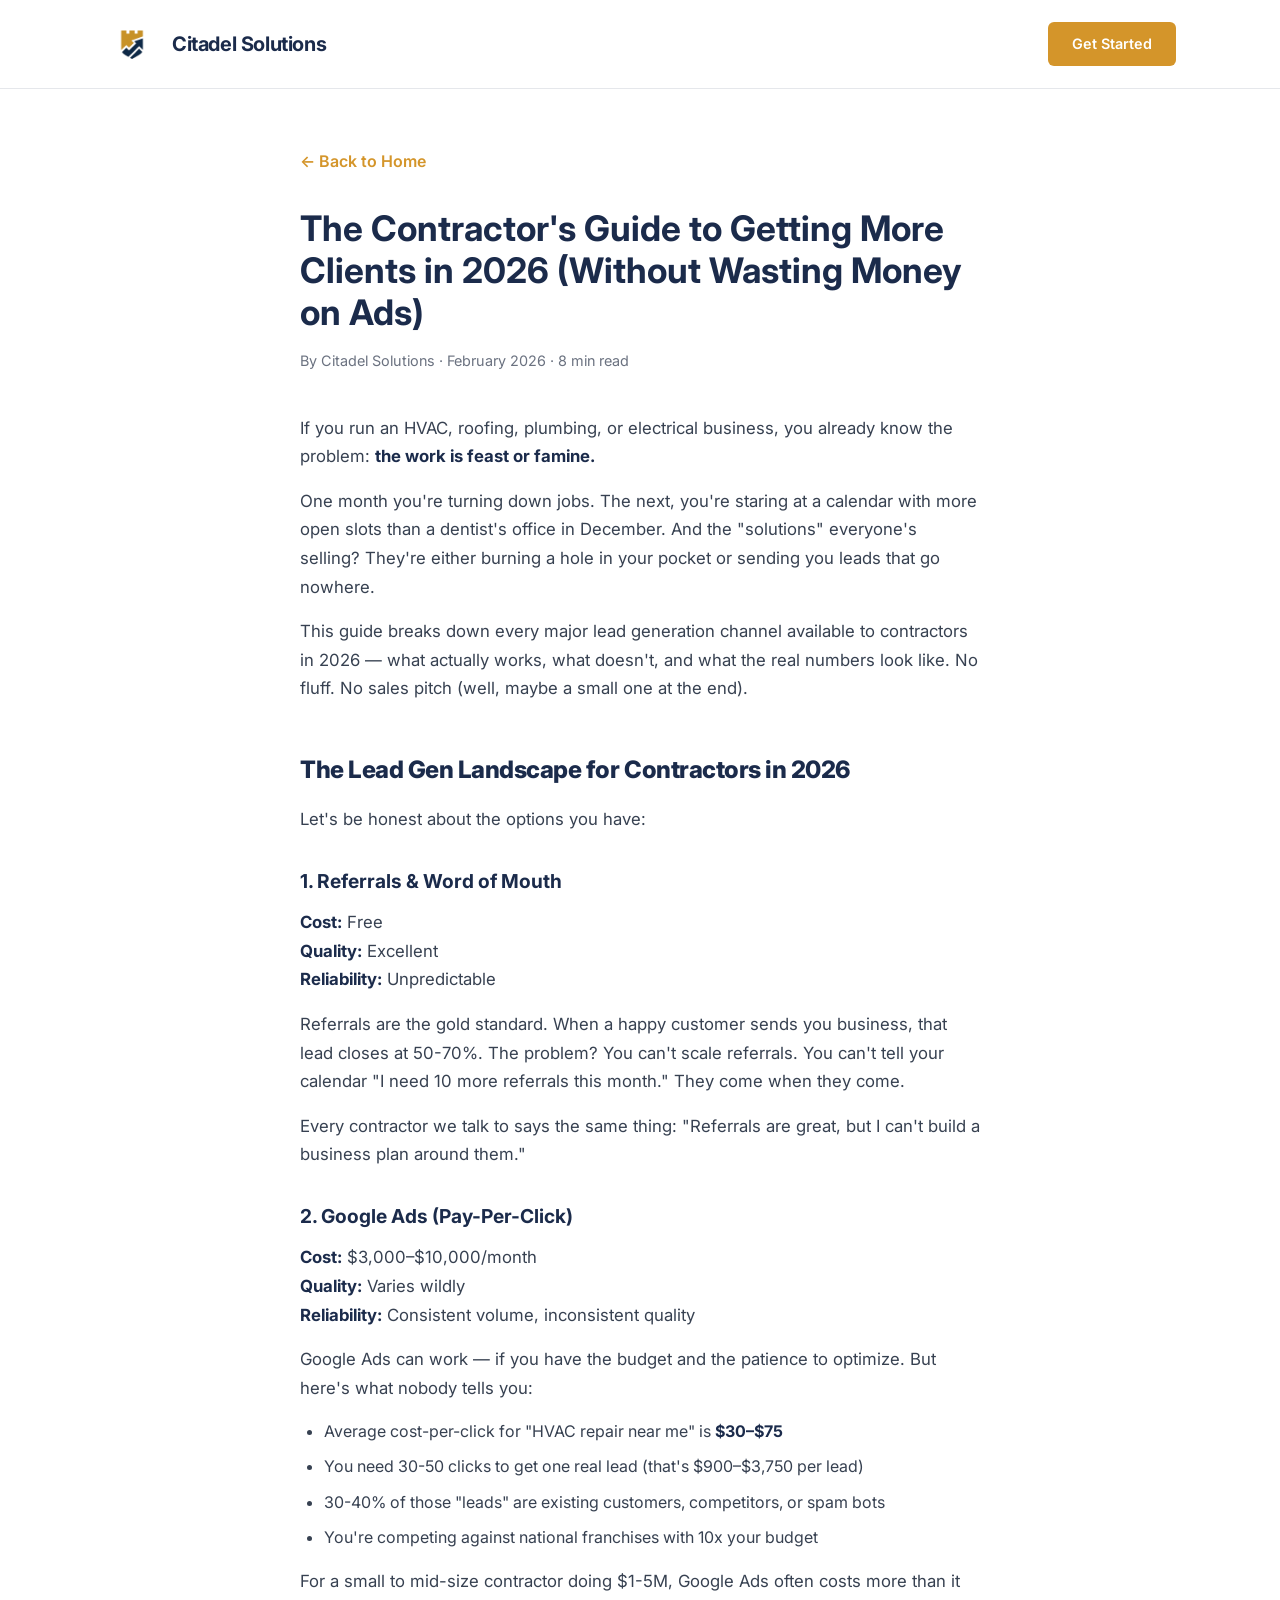
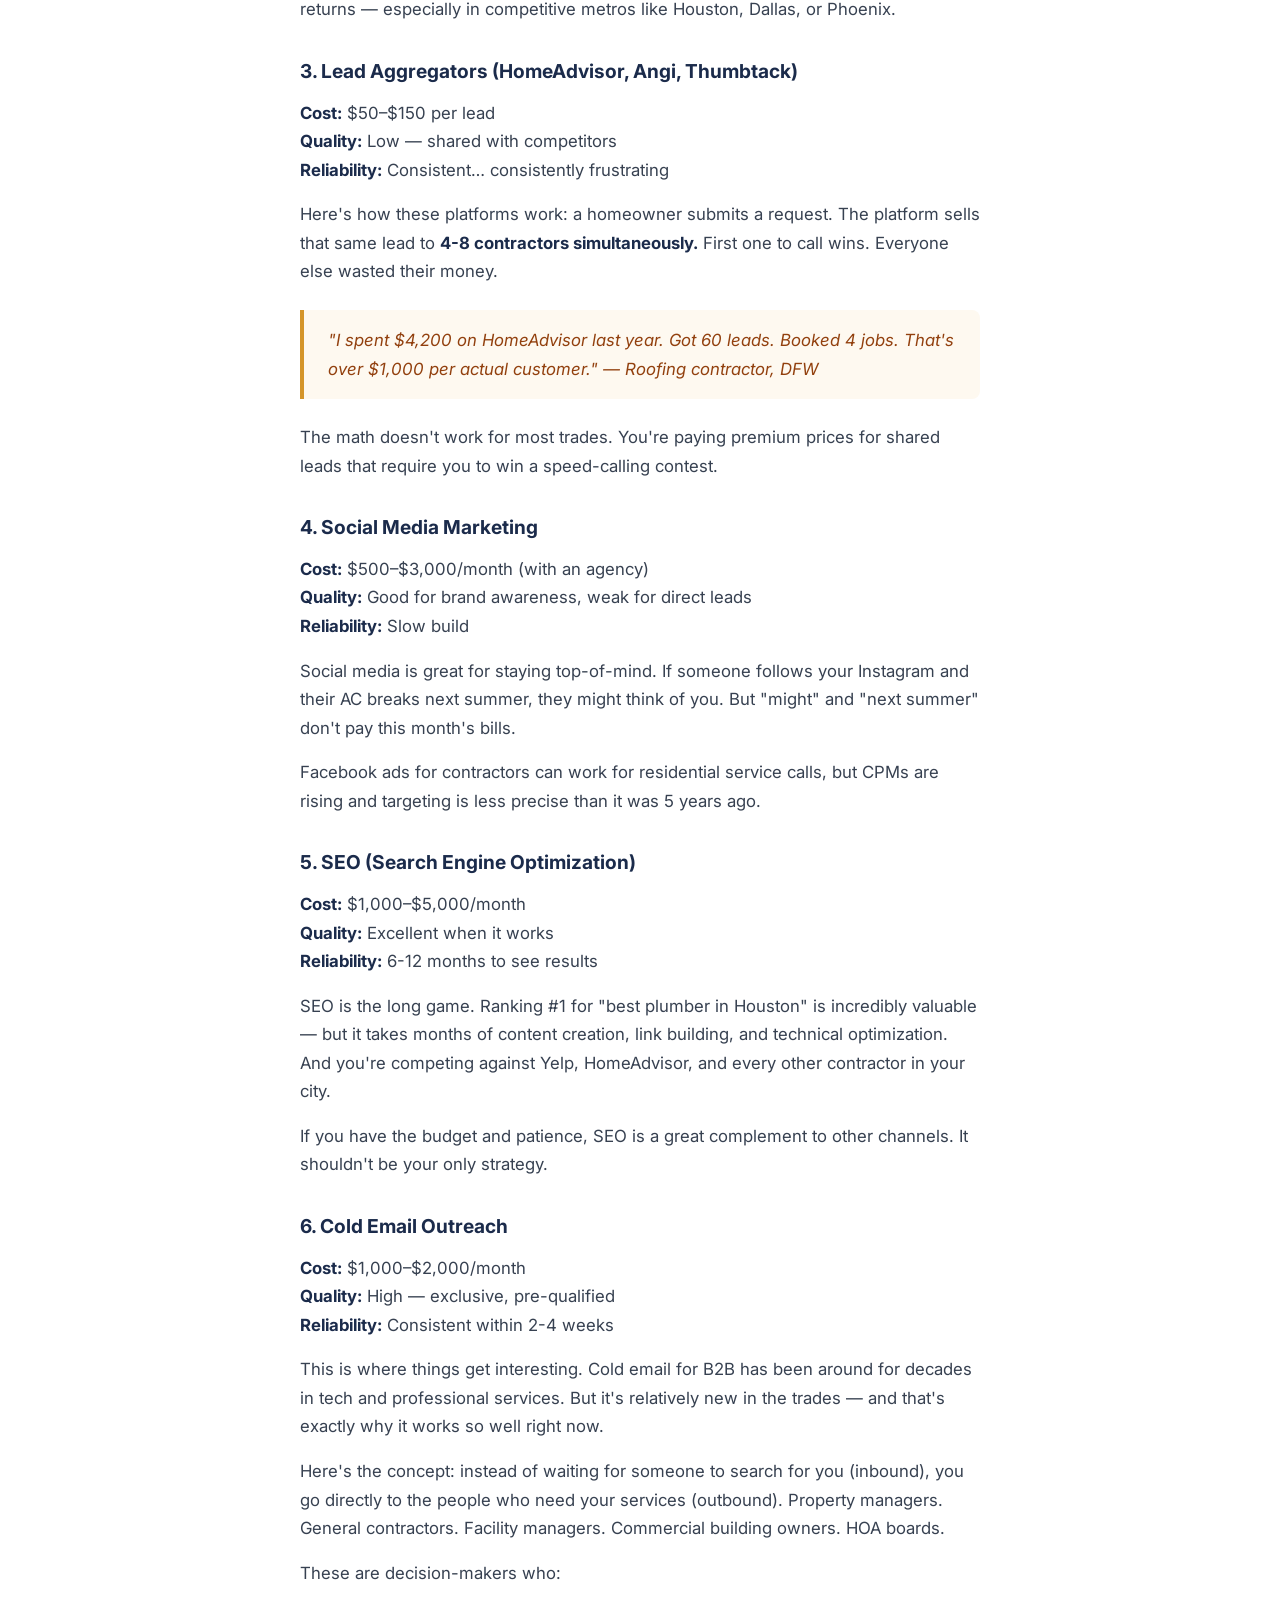
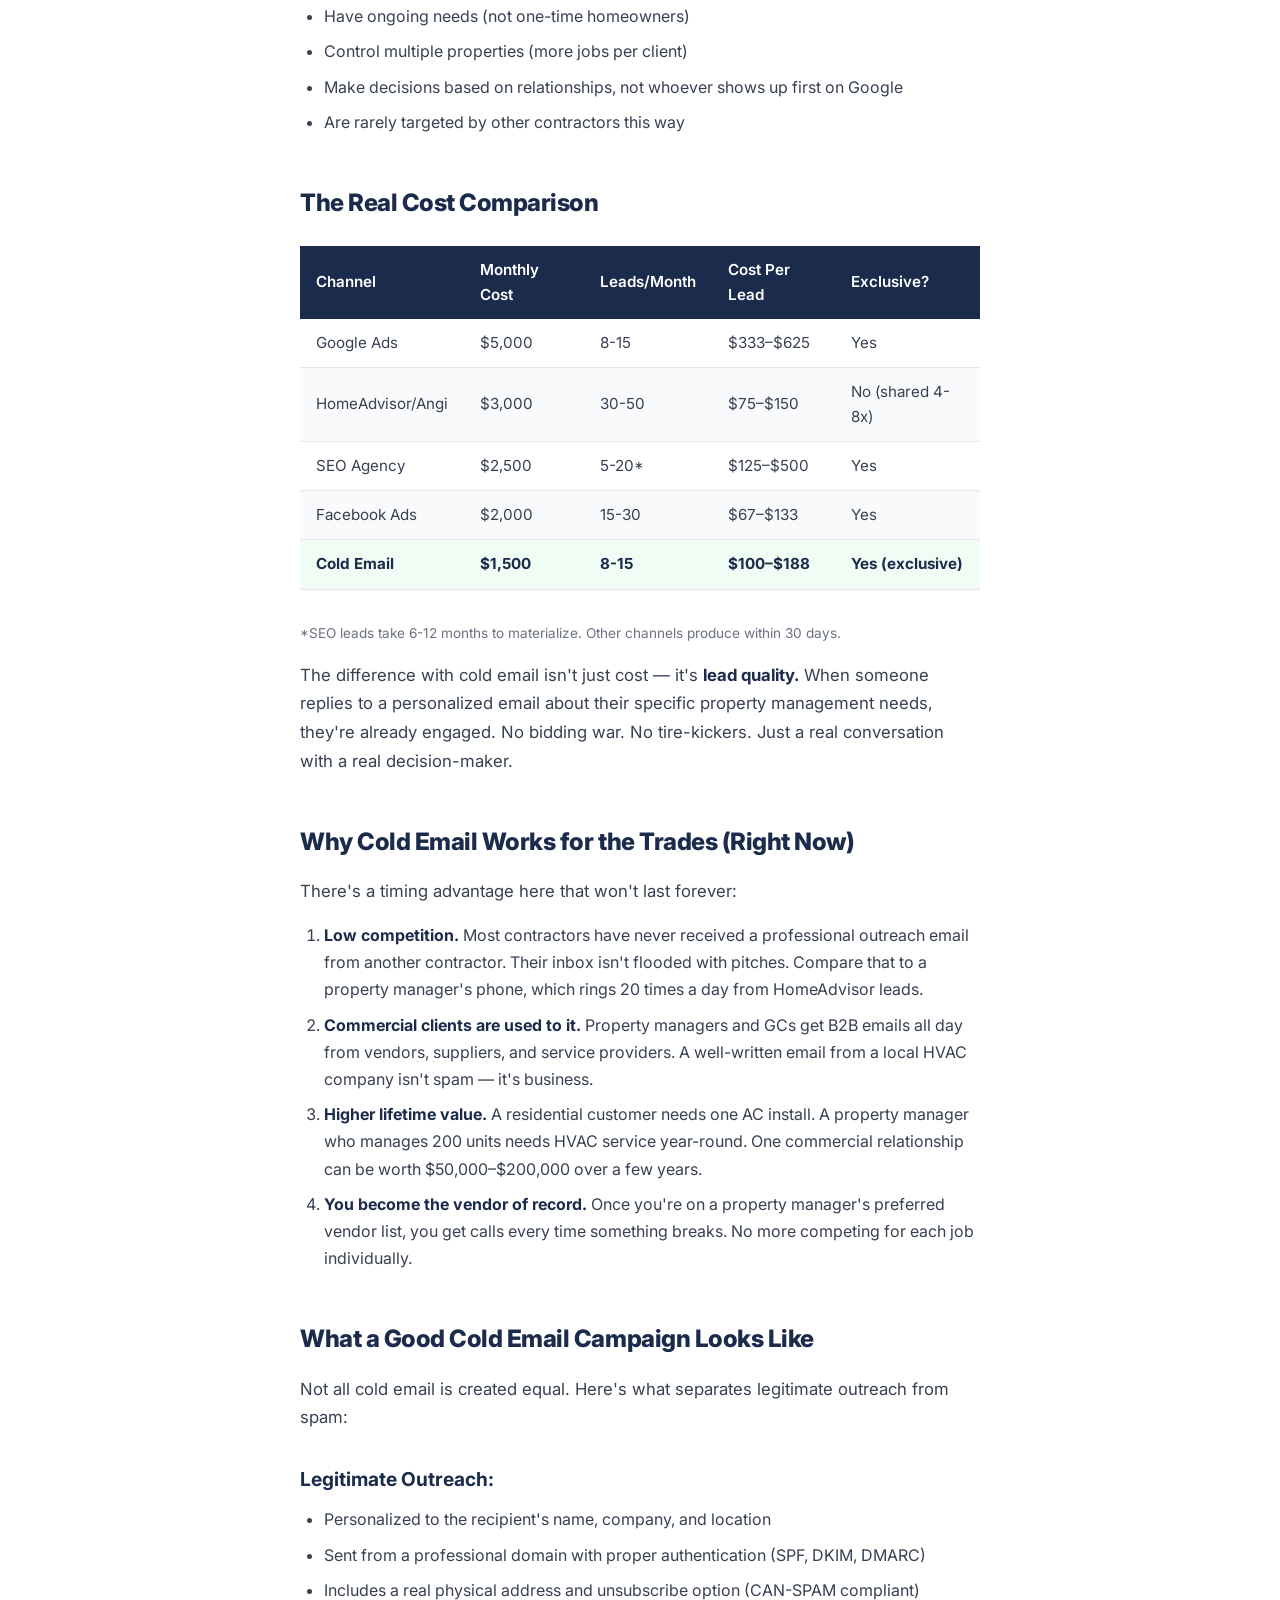
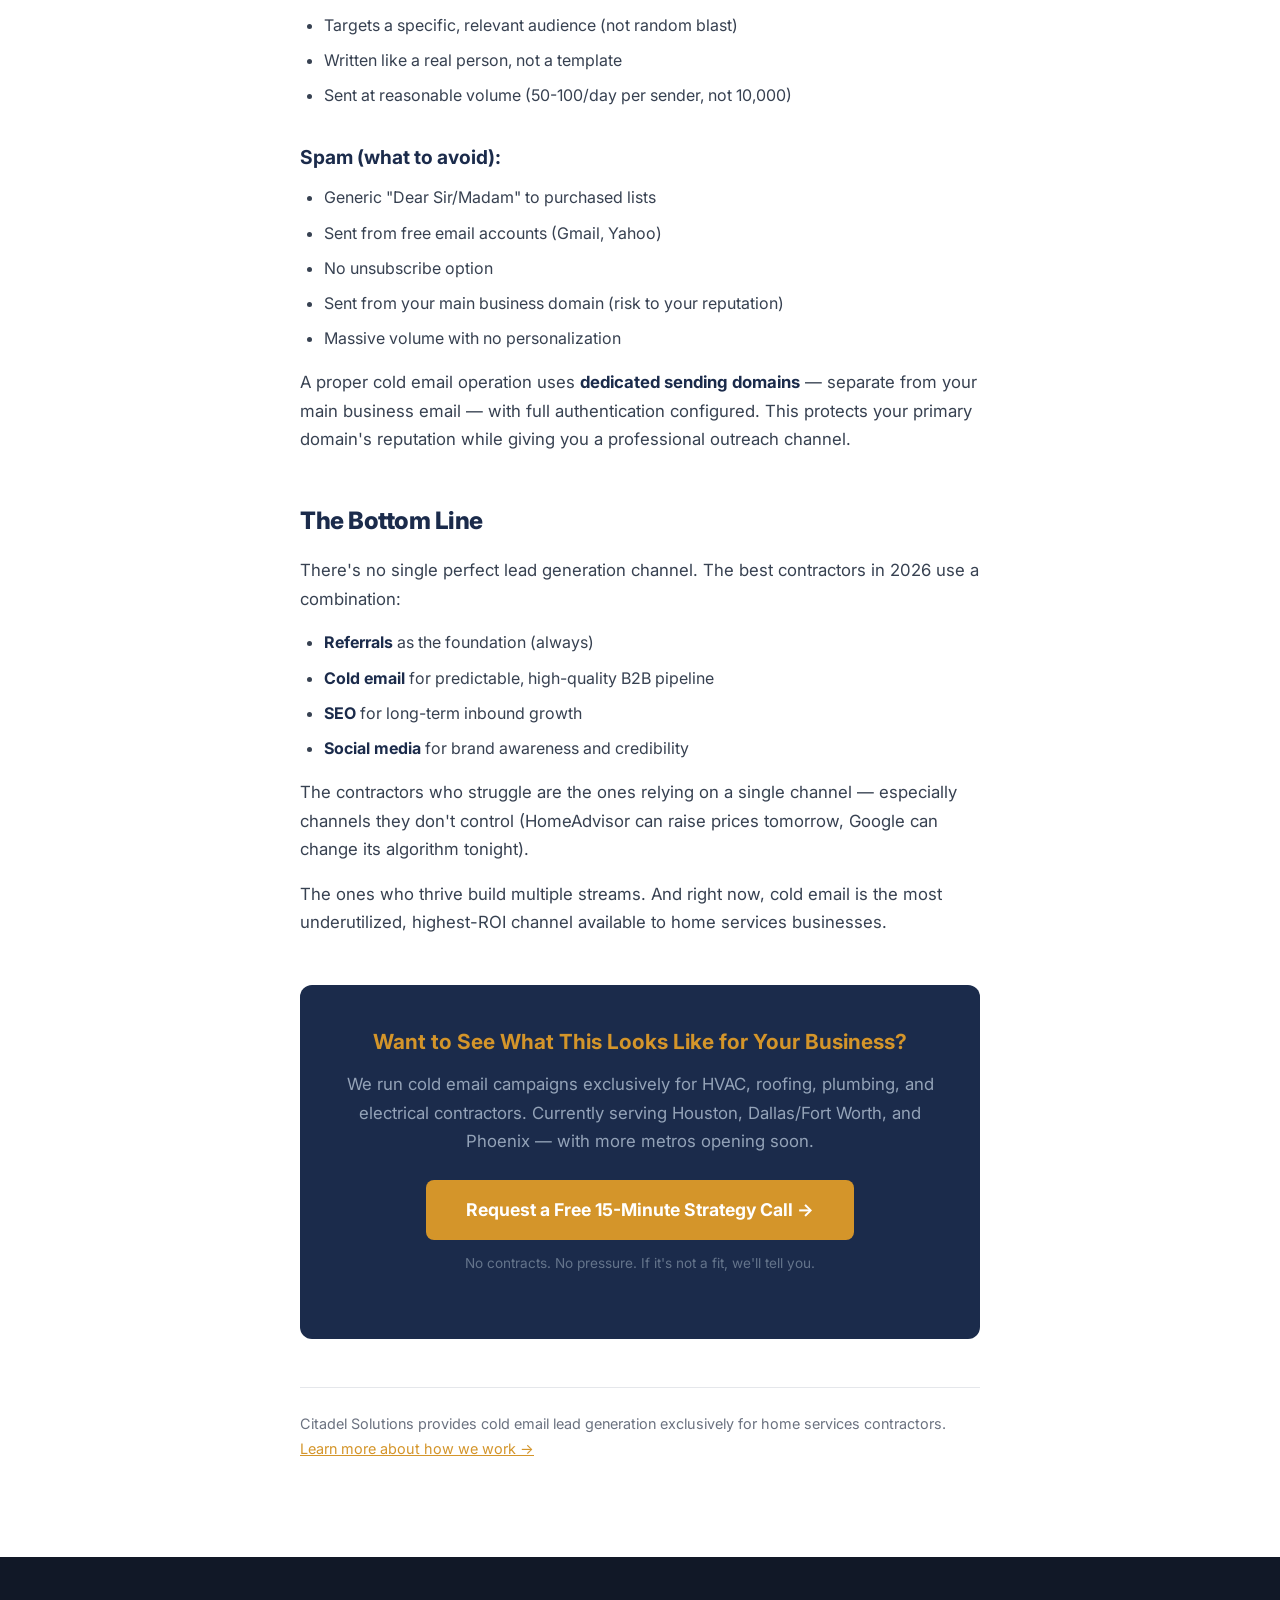
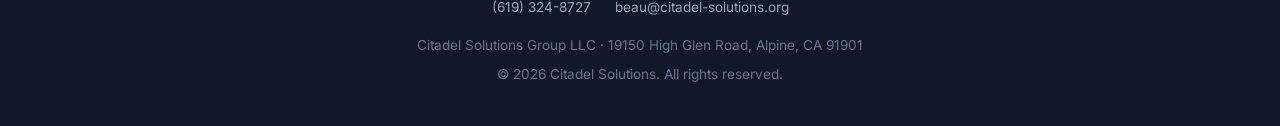
==== blog-contractor-lead-generation.html @ aaee36c5 "Add SEO blog post: Contractor Lead Generation Guide 2026 - Long-form content targeting 'contractor l" ====
<!DOCTYPE html>
<html lang="en">
<head>
  <meta charset="UTF-8">
  <meta name="viewport" content="width=device-width, initial-scale=1.0">
  <title>The Contractor's Guide to Getting More Clients in 2026 (Without Wasting Money on Ads) — Citadel Solutions</title>
  <meta name="description" content="How HVAC, roofing, plumbing, and electrical contractors can build a reliable client pipeline in 2026. Compare cold email vs. Google Ads vs. HomeAdvisor. Real numbers, no fluff.">
  <link rel="canonical" href="https://citadel-solutions.org/blog-contractor-lead-generation.html">

  <!-- Open Graph -->
  <meta property="og:type" content="article">
  <meta property="og:url" content="https://citadel-solutions.org/blog-contractor-lead-generation.html">
  <meta property="og:title" content="The Contractor's Guide to Getting More Clients in 2026">
  <meta property="og:description" content="Compare every lead gen channel for home services contractors. Real cost breakdowns. No BS.">
  <meta property="og:image" content="https://citadel-solutions.org/assets/images/csg-logo-primary-transparent.png">

  <!-- Article Schema -->
  <script type="application/ld+json">
  {
    "@context": "https://schema.org",
    "@type": "Article",
    "headline": "The Contractor's Guide to Getting More Clients in 2026 (Without Wasting Money on Ads)",
    "description": "How HVAC, roofing, plumbing, and electrical contractors can build a reliable client pipeline. Compare cold email vs. Google Ads vs. HomeAdvisor.",
    "author": {
      "@type": "Organization",
      "name": "Citadel Solutions",
      "url": "https://citadel-solutions.org"
    },
    "publisher": {
      "@type": "Organization",
      "name": "Citadel Solutions",
      "logo": {
        "@type": "ImageObject",
        "url": "https://citadel-solutions.org/assets/images/csg-logo-primary-transparent.png"
      }
    },
    "datePublished": "2026-02-09",
    "dateModified": "2026-02-09",
    "mainEntityOfPage": "https://citadel-solutions.org/blog-contractor-lead-generation.html"
  }
  </script>

  <link rel="preconnect" href="https://fonts.googleapis.com">
  <link rel="preconnect" href="https://fonts.gstatic.com" crossorigin>
  <link href="https://fonts.googleapis.com/css2?family=Inter:wght@400;600;700;800&display=swap" rel="stylesheet">
  <link rel="stylesheet" href="styles.css">
  <link rel="icon" href="favicon.ico">
  <style>
    .blog-content { max-width: 720px; margin: 0 auto; padding: 60px 20px 80px; }
    .blog-content h1 { font-size: 2.2rem; line-height: 1.2; margin-bottom: 16px; color: #1B2B4B; }
    .blog-content .meta { color: #6B7280; font-size: 0.9rem; margin-bottom: 40px; }
    .blog-content h2 { font-size: 1.5rem; color: #1B2B4B; margin-top: 48px; margin-bottom: 16px; }
    .blog-content h3 { font-size: 1.2rem; color: #1B2B4B; margin-top: 32px; margin-bottom: 12px; }
    .blog-content p { color: #374151; line-height: 1.7; margin-bottom: 16px; font-size: 1.05rem; }
    .blog-content ul, .blog-content ol { color: #374151; line-height: 1.7; margin-bottom: 16px; padding-left: 24px; }
    .blog-content li { margin-bottom: 8px; }
    .blog-content strong { color: #1B2B4B; }
    .blog-content blockquote { border-left: 4px solid #D4952A; padding: 16px 24px; background: #FEF9F0; margin: 24px 0; border-radius: 0 8px 8px 0; }
    .blog-content blockquote p { color: #92400E; margin: 0; font-style: italic; }
    .comparison-table { width: 100%; border-collapse: collapse; margin: 24px 0 32px; font-size: 0.95rem; }
    .comparison-table th { background: #1B2B4B; color: #fff; padding: 12px 16px; text-align: left; font-weight: 600; }
    .comparison-table td { padding: 12px 16px; border-bottom: 1px solid #E5E7EB; color: #374151; }
    .comparison-table tr:nth-child(even) { background: #F9FAFB; }
    .comparison-table .winner { background: #F0FDF4; }
    .blog-cta { background: #1B2B4B; border-radius: 12px; padding: 40px 32px; text-align: center; margin: 48px 0; }
    .blog-cta h3 { color: #fff; margin: 0 0 12px; font-size: 1.3rem; }
    .blog-cta p { color: #94A3B8; margin: 0 0 24px; }
    .back-link { display: inline-block; margin-bottom: 32px; color: #D4952A; text-decoration: none; font-weight: 600; }
    .back-link:hover { text-decoration: underline; }
    @media (max-width: 640px) {
      .blog-content h1 { font-size: 1.6rem; }
      .comparison-table { font-size: 0.8rem; }
      .comparison-table th, .comparison-table td { padding: 8px 10px; }
    }
  </style>
</head>
<body>

<!-- NAV -->
<nav style="background:#FFFFFF; padding:16px 0; border-bottom:1px solid #E5E7EB;">
  <div class="container">
    <a href="/" class="logo">
      <img src="assets/images/csg-logo-primary-transparent.png" alt="CSG Logo">
      <span style="color:#1B2B4B;">Citadel Solutions</span>
    </a>
    <a href="mailto:beau@citadel-solutions.org?subject=Interested%20in%20Citadel%20Solutions" class="cta-nav">Get Started</a>
  </div>
</nav>

<article class="blog-content">
  <a href="/" class="back-link">← Back to Home</a>
  
  <h1>The Contractor's Guide to Getting More Clients in 2026 (Without Wasting Money on Ads)</h1>
  <p class="meta">By Citadel Solutions · February 2026 · 8 min read</p>

  <p>If you run an HVAC, roofing, plumbing, or electrical business, you already know the problem: <strong>the work is feast or famine.</strong></p>
  
  <p>One month you're turning down jobs. The next, you're staring at a calendar with more open slots than a dentist's office in December. And the "solutions" everyone's selling? They're either burning a hole in your pocket or sending you leads that go nowhere.</p>

  <p>This guide breaks down every major lead generation channel available to contractors in 2026 — what actually works, what doesn't, and what the real numbers look like. No fluff. No sales pitch (well, maybe a small one at the end).</p>

  <h2>The Lead Gen Landscape for Contractors in 2026</h2>

  <p>Let's be honest about the options you have:</p>

  <h3>1. Referrals & Word of Mouth</h3>
  <p><strong>Cost:</strong> Free<br><strong>Quality:</strong> Excellent<br><strong>Reliability:</strong> Unpredictable</p>
  <p>Referrals are the gold standard. When a happy customer sends you business, that lead closes at 50-70%. The problem? You can't scale referrals. You can't tell your calendar "I need 10 more referrals this month." They come when they come.</p>
  <p>Every contractor we talk to says the same thing: "Referrals are great, but I can't build a business plan around them."</p>

  <h3>2. Google Ads (Pay-Per-Click)</h3>
  <p><strong>Cost:</strong> $3,000–$10,000/month<br><strong>Quality:</strong> Varies wildly<br><strong>Reliability:</strong> Consistent volume, inconsistent quality</p>
  <p>Google Ads can work — if you have the budget and the patience to optimize. But here's what nobody tells you:</p>
  <ul>
    <li>Average cost-per-click for "HVAC repair near me" is <strong>$30–$75</strong></li>
    <li>You need 30-50 clicks to get one real lead (that's $900–$3,750 per lead)</li>
    <li>30-40% of those "leads" are existing customers, competitors, or spam bots</li>
    <li>You're competing against national franchises with 10x your budget</li>
  </ul>
  <p>For a small to mid-size contractor doing $1-5M, Google Ads often costs more than it returns — especially in competitive metros like Houston, Dallas, or Phoenix.</p>

  <h3>3. Lead Aggregators (HomeAdvisor, Angi, Thumbtack)</h3>
  <p><strong>Cost:</strong> $50–$150 per lead<br><strong>Quality:</strong> Low — shared with competitors<br><strong>Reliability:</strong> Consistent… consistently frustrating</p>
  <p>Here's how these platforms work: a homeowner submits a request. The platform sells that same lead to <strong>4-8 contractors simultaneously.</strong> First one to call wins. Everyone else wasted their money.</p>
  
  <blockquote>
    <p>"I spent $4,200 on HomeAdvisor last year. Got 60 leads. Booked 4 jobs. That's over $1,000 per actual customer." — Roofing contractor, DFW</p>
  </blockquote>

  <p>The math doesn't work for most trades. You're paying premium prices for shared leads that require you to win a speed-calling contest.</p>

  <h3>4. Social Media Marketing</h3>
  <p><strong>Cost:</strong> $500–$3,000/month (with an agency)<br><strong>Quality:</strong> Good for brand awareness, weak for direct leads<br><strong>Reliability:</strong> Slow build</p>
  <p>Social media is great for staying top-of-mind. If someone follows your Instagram and their AC breaks next summer, they might think of you. But "might" and "next summer" don't pay this month's bills.</p>
  <p>Facebook ads for contractors can work for residential service calls, but CPMs are rising and targeting is less precise than it was 5 years ago.</p>

  <h3>5. SEO (Search Engine Optimization)</h3>
  <p><strong>Cost:</strong> $1,000–$5,000/month<br><strong>Quality:</strong> Excellent when it works<br><strong>Reliability:</strong> 6-12 months to see results</p>
  <p>SEO is the long game. Ranking #1 for "best plumber in Houston" is incredibly valuable — but it takes months of content creation, link building, and technical optimization. And you're competing against Yelp, HomeAdvisor, and every other contractor in your city.</p>
  <p>If you have the budget and patience, SEO is a great complement to other channels. It shouldn't be your only strategy.</p>

  <h3>6. Cold Email Outreach</h3>
  <p><strong>Cost:</strong> $1,000–$2,000/month<br><strong>Quality:</strong> High — exclusive, pre-qualified<br><strong>Reliability:</strong> Consistent within 2-4 weeks</p>
  <p>This is where things get interesting. Cold email for B2B has been around for decades in tech and professional services. But it's relatively new in the trades — and that's exactly why it works so well right now.</p>
  <p>Here's the concept: instead of waiting for someone to search for you (inbound), you go directly to the people who need your services (outbound). Property managers. General contractors. Facility managers. Commercial building owners. HOA boards.</p>
  <p>These are decision-makers who:</p>
  <ul>
    <li>Have ongoing needs (not one-time homeowners)</li>
    <li>Control multiple properties (more jobs per client)</li>
    <li>Make decisions based on relationships, not whoever shows up first on Google</li>
    <li>Are rarely targeted by other contractors this way</li>
  </ul>

  <h2>The Real Cost Comparison</h2>

  <table class="comparison-table">
    <thead>
      <tr>
        <th>Channel</th>
        <th>Monthly Cost</th>
        <th>Leads/Month</th>
        <th>Cost Per Lead</th>
        <th>Exclusive?</th>
      </tr>
    </thead>
    <tbody>
      <tr>
        <td>Google Ads</td>
        <td>$5,000</td>
        <td>8-15</td>
        <td>$333–$625</td>
        <td>Yes</td>
      </tr>
      <tr>
        <td>HomeAdvisor/Angi</td>
        <td>$3,000</td>
        <td>30-50</td>
        <td>$75–$150</td>
        <td>No (shared 4-8x)</td>
      </tr>
      <tr>
        <td>SEO Agency</td>
        <td>$2,500</td>
        <td>5-20*</td>
        <td>$125–$500</td>
        <td>Yes</td>
      </tr>
      <tr>
        <td>Facebook Ads</td>
        <td>$2,000</td>
        <td>15-30</td>
        <td>$67–$133</td>
        <td>Yes</td>
      </tr>
      <tr class="winner">
        <td><strong>Cold Email</strong></td>
        <td><strong>$1,500</strong></td>
        <td><strong>8-15</strong></td>
        <td><strong>$100–$188</strong></td>
        <td><strong>Yes (exclusive)</strong></td>
      </tr>
    </tbody>
  </table>
  <p style="font-size: 0.85rem; color: #6B7280;">*SEO leads take 6-12 months to materialize. Other channels produce within 30 days.</p>

  <p>The difference with cold email isn't just cost — it's <strong>lead quality.</strong> When someone replies to a personalized email about their specific property management needs, they're already engaged. No bidding war. No tire-kickers. Just a real conversation with a real decision-maker.</p>

  <h2>Why Cold Email Works for the Trades (Right Now)</h2>

  <p>There's a timing advantage here that won't last forever:</p>

  <ol>
    <li><strong>Low competition.</strong> Most contractors have never received a professional outreach email from another contractor. Their inbox isn't flooded with pitches. Compare that to a property manager's phone, which rings 20 times a day from HomeAdvisor leads.</li>
    <li><strong>Commercial clients are used to it.</strong> Property managers and GCs get B2B emails all day from vendors, suppliers, and service providers. A well-written email from a local HVAC company isn't spam — it's business.</li>
    <li><strong>Higher lifetime value.</strong> A residential customer needs one AC install. A property manager who manages 200 units needs HVAC service year-round. One commercial relationship can be worth $50,000–$200,000 over a few years.</li>
    <li><strong>You become the vendor of record.</strong> Once you're on a property manager's preferred vendor list, you get calls every time something breaks. No more competing for each job individually.</li>
  </ol>

  <h2>What a Good Cold Email Campaign Looks Like</h2>

  <p>Not all cold email is created equal. Here's what separates legitimate outreach from spam:</p>

  <h3>Legitimate Outreach:</h3>
  <ul>
    <li>Personalized to the recipient's name, company, and location</li>
    <li>Sent from a professional domain with proper authentication (SPF, DKIM, DMARC)</li>
    <li>Includes a real physical address and unsubscribe option (CAN-SPAM compliant)</li>
    <li>Targets a specific, relevant audience (not random blast)</li>
    <li>Written like a real person, not a template</li>
    <li>Sent at reasonable volume (50-100/day per sender, not 10,000)</li>
  </ul>

  <h3>Spam (what to avoid):</h3>
  <ul>
    <li>Generic "Dear Sir/Madam" to purchased lists</li>
    <li>Sent from free email accounts (Gmail, Yahoo)</li>
    <li>No unsubscribe option</li>
    <li>Sent from your main business domain (risk to your reputation)</li>
    <li>Massive volume with no personalization</li>
  </ul>

  <p>A proper cold email operation uses <strong>dedicated sending domains</strong> — separate from your main business email — with full authentication configured. This protects your primary domain's reputation while giving you a professional outreach channel.</p>

  <h2>The Bottom Line</h2>

  <p>There's no single perfect lead generation channel. The best contractors in 2026 use a combination:</p>
  <ul>
    <li><strong>Referrals</strong> as the foundation (always)</li>
    <li><strong>Cold email</strong> for predictable, high-quality B2B pipeline</li>
    <li><strong>SEO</strong> for long-term inbound growth</li>
    <li><strong>Social media</strong> for brand awareness and credibility</li>
  </ul>

  <p>The contractors who struggle are the ones relying on a single channel — especially channels they don't control (HomeAdvisor can raise prices tomorrow, Google can change its algorithm tonight).</p>

  <p>The ones who thrive build multiple streams. And right now, cold email is the most underutilized, highest-ROI channel available to home services businesses.</p>

  <div class="blog-cta">
    <h3 style="color:#D4952A;">Want to See What This Looks Like for Your Business?</h3>
    <p>We run cold email campaigns exclusively for HVAC, roofing, plumbing, and electrical contractors. Currently serving Houston, Dallas/Fort Worth, and Phoenix — with more metros opening soon.</p>
    <a href="mailto:beau@citadel-solutions.org?subject=Strategy%20Call%20-%20From%20Blog&body=Hi%20Beau%2C%0A%0AI%20read%20your%20article%20on%20contractor%20lead%20generation%20and%20I%27m%20interested%20in%20learning%20more.%0A%0AMy%20trade%3A%20%0AMy%20location%3A%20%0A%0AThanks" class="cta-button">Request a Free 15-Minute Strategy Call →</a>
    <p style="margin-top:12px; font-size:0.85rem; color:#64748B;">No contracts. No pressure. If it's not a fit, we'll tell you.</p>
  </div>

  <p style="color:#6B7280; font-size:0.9rem; margin-top:48px; padding-top:24px; border-top:1px solid #E5E7EB;">Citadel Solutions provides cold email lead generation exclusively for home services contractors. <a href="/" style="color:#D4952A;">Learn more about how we work →</a></p>
</article>

<!-- FOOTER -->
<footer>
  <div class="container">
    <div class="footer-links">
      <a href="tel:+16193248727">(619) 324-8727</a>
      <a href="mailto:beau@citadel-solutions.org">beau@citadel-solutions.org</a>
    </div>
    <p>Citadel Solutions Group LLC · 19150 High Glen Road, Alpine, CA 91901</p>
    <p style="margin-top:8px;">© 2026 Citadel Solutions. All rights reserved.</p>
  </div>
</footer>

</body>
</html>
---- styles.css ----
/* Citadel Solutions — Landing Page */
:root {
  --navy: #1B2B4B;
  --gold: #D4952A;
  --gold-light: #E8B86D;
  --white: #FFFFFF;
  --off-white: #F8F9FA;
  --gray: #6B7280;
  --dark-gray: #374151;
  --light-gray: #E5E7EB;
}

* { margin: 0; padding: 0; box-sizing: border-box; }

body {
  font-family: 'Inter', -apple-system, BlinkMacSystemFont, 'Segoe UI', sans-serif;
  color: var(--dark-gray);
  line-height: 1.6;
  -webkit-font-smoothing: antialiased;
}

.container {
  max-width: 1120px;
  margin: 0 auto;
  padding: 0 24px;
}

/* ─── NAV ─── */
nav {
  background: var(--white);
  padding: 16px 0;
  position: sticky;
  top: 0;
  z-index: 100;
  border-bottom: 1px solid var(--light-gray);
}

nav .container {
  display: flex;
  align-items: center;
  justify-content: space-between;
}

nav .logo {
  display: flex;
  align-items: center;
  gap: 12px;
  text-decoration: none;
}

nav .logo img {
  height: 56px;
  width: auto;
}

nav .logo span {
  color: var(--navy);
  font-size: 1.25rem;
  font-weight: 700;
  letter-spacing: -0.02em;
}

nav .cta-nav {
  background: var(--gold);
  color: var(--white);
  padding: 10px 24px;
  border-radius: 6px;
  text-decoration: none;
  font-weight: 600;
  font-size: 0.9rem;
  transition: background 0.2s;
}

nav .cta-nav:hover { background: var(--gold-light); }

/* ─── HERO ─── */
.hero {
  background: var(--navy);
  color: var(--white);
  padding: 80px 0 100px;
  text-align: center;
}

.hero h1 {
  font-size: clamp(2.2rem, 5vw, 3.5rem);
  font-weight: 800;
  line-height: 1.1;
  margin-bottom: 20px;
  letter-spacing: -0.03em;
}

.hero h1 .gold { color: var(--gold); }

.hero .subtitle {
  font-size: 1.2rem;
  color: #94A3B8;
  max-width: 600px;
  margin: 0 auto 40px;
  line-height: 1.5;
}

.cta-button {
  display: inline-block;
  background: var(--gold);
  color: var(--white);
  padding: 16px 40px;
  border-radius: 8px;
  font-size: 1.1rem;
  font-weight: 700;
  text-decoration: none;
  transition: all 0.2s;
  border: none;
  cursor: pointer;
}

.cta-button:hover {
  background: var(--gold-light);
  transform: translateY(-2px);
  box-shadow: 0 8px 24px rgba(212, 149, 42, 0.3);
}

.hero .trust-line {
  margin-top: 20px;
  font-size: 0.85rem;
  color: #64748B;
}

/* ─── SECTIONS ─── */
section { padding: 80px 0; }
section:nth-child(even) { background: var(--off-white); }

.section-label {
  text-transform: uppercase;
  font-size: 0.8rem;
  font-weight: 700;
  letter-spacing: 0.1em;
  color: var(--gold);
  margin-bottom: 12px;
}

h2 {
  font-size: clamp(1.8rem, 3vw, 2.5rem);
  font-weight: 800;
  color: var(--navy);
  margin-bottom: 16px;
  letter-spacing: -0.02em;
}

.section-sub {
  font-size: 1.1rem;
  color: var(--gray);
  max-width: 640px;
  margin-bottom: 48px;
}

/* ─── PROBLEM ─── */
.problems-grid {
  display: grid;
  grid-template-columns: repeat(auto-fit, minmax(280px, 1fr));
  gap: 24px;
}

.problem-card {
  background: var(--white);
  border: 1px solid var(--light-gray);
  border-radius: 12px;
  padding: 32px;
}

.problem-card .icon {
  font-size: 2rem;
  margin-bottom: 16px;
}

.problem-card h3 {
  font-size: 1.15rem;
  font-weight: 700;
  color: var(--navy);
  margin-bottom: 8px;
}

.problem-card p {
  color: var(--gray);
  font-size: 0.95rem;
}

/* ─── STEPS ─── */
.steps {
  display: grid;
  grid-template-columns: repeat(auto-fit, minmax(280px, 1fr));
  gap: 32px;
  counter-reset: step;
}

.step {
  text-align: center;
  padding: 32px 24px;
}

.step-number {
  width: 56px;
  height: 56px;
  border-radius: 50%;
  background: var(--gold);
  color: var(--white);
  font-size: 1.5rem;
  font-weight: 800;
  display: flex;
  align-items: center;
  justify-content: center;
  margin: 0 auto 20px;
}

.step h3 {
  font-size: 1.2rem;
  font-weight: 700;
  color: var(--navy);
  margin-bottom: 8px;
}

.step p {
  color: var(--gray);
  font-size: 0.95rem;
}

/* ─── STATS ─── */
.stats-grid {
  display: grid;
  grid-template-columns: repeat(auto-fit, minmax(200px, 1fr));
  gap: 24px;
  text-align: center;
}

.stat {
  padding: 32px 16px;
}

.stat .number {
  font-size: 3rem;
  font-weight: 800;
  color: var(--gold);
  line-height: 1;
  margin-bottom: 8px;
}

.stat .label {
  color: var(--gray);
  font-size: 0.95rem;
}

/* ─── ROI ─── */
.roi-box {
  background: var(--navy);
  color: var(--white);
  border-radius: 16px;
  padding: 48px;
  text-align: center;
  max-width: 700px;
  margin: 0 auto;
}

.roi-box h3 {
  font-size: 1.5rem;
  margin-bottom: 24px;
  color: var(--white);
}

.roi-math {
  font-size: 1.1rem;
  line-height: 2;
  margin-bottom: 24px;
}

.roi-math .highlight {
  color: var(--gold);
  font-weight: 700;
  font-size: 1.3rem;
}

/* ─── TRADES ─── */
.trades-grid {
  display: grid;
  grid-template-columns: repeat(auto-fit, minmax(220px, 1fr));
  gap: 24px;
  text-align: center;
}

.trade-card {
  background: var(--white);
  border: 1px solid var(--light-gray);
  border-radius: 12px;
  padding: 32px 24px;
}

.trade-card .icon { font-size: 2.5rem; margin-bottom: 16px; }
.trade-card h3 { font-size: 1.1rem; font-weight: 700; color: var(--navy); }

/* ─── PRICING ─── */
.pricing-card {
  background: var(--white);
  border: 2px solid var(--gold);
  border-radius: 16px;
  padding: 48px;
  max-width: 480px;
  margin: 0 auto;
  text-align: center;
}

.pricing-card .badge {
  background: var(--gold);
  color: var(--white);
  padding: 4px 16px;
  border-radius: 20px;
  font-size: 0.8rem;
  font-weight: 700;
  display: inline-block;
  margin-bottom: 20px;
  text-transform: uppercase;
  letter-spacing: 0.05em;
}

.pricing-card .price {
  font-size: 3.5rem;
  font-weight: 800;
  color: var(--navy);
  line-height: 1;
}

.pricing-card .price span {
  font-size: 1rem;
  font-weight: 400;
  color: var(--gray);
}

.pricing-card .includes {
  list-style: none;
  text-align: left;
  margin: 32px 0;
}

.pricing-card .includes li {
  padding: 8px 0;
  color: var(--dark-gray);
  font-size: 0.95rem;
  display: flex;
  align-items: center;
  gap: 10px;
}

.pricing-card .includes li::before {
  content: '✓';
  color: var(--gold);
  font-weight: 700;
}

/* ─── FAQ ─── */
.faq-list { max-width: 700px; margin: 0 auto; }

.faq-item {
  border-bottom: 1px solid var(--light-gray);
  padding: 24px 0;
}

.faq-item summary {
  font-weight: 700;
  font-size: 1.05rem;
  color: var(--navy);
  cursor: pointer;
  list-style: none;
  display: flex;
  justify-content: space-between;
  align-items: center;
}

.faq-item summary::after {
  content: '+';
  font-size: 1.5rem;
  color: var(--gold);
  transition: transform 0.2s;
}

.faq-item[open] summary::after {
  content: '−';
}

.faq-item p {
  margin-top: 12px;
  color: var(--gray);
  font-size: 0.95rem;
  line-height: 1.7;
}

/* ─── FINAL CTA ─── */
.final-cta {
  background: var(--navy);
  color: var(--white);
  text-align: center;
  padding: 80px 0;
}

.final-cta h2 { color: var(--white); margin-bottom: 16px; }
.final-cta p { color: #94A3B8; margin-bottom: 32px; font-size: 1.1rem; }

/* ─── FOOTER ─── */
footer {
  background: #111827;
  color: #64748B;
  padding: 40px 0;
  text-align: center;
  font-size: 0.85rem;
}

footer a { color: #94A3B8; text-decoration: none; }
footer a:hover { color: var(--white); }

footer .footer-links {
  display: flex;
  justify-content: center;
  gap: 24px;
  margin-bottom: 16px;
}

/* ─── RESPONSIVE ─── */
@media (max-width: 768px) {
  .hero { padding: 60px 0 80px; }
  section { padding: 60px 0; }
  .roi-box { padding: 32px 24px; }
  .pricing-card { padding: 32px 24px; }
  nav .logo span { display: none; }
  nav .logo img { height: 44px; }
  nav .cta-nav { padding: 8px 16px; font-size: 0.85rem; }
  body { font-size: 16px; }
  .hero .subtitle { font-size: 1.05rem; }
  .section-sub { font-size: 1rem; }
  .stats-grid { grid-template-columns: repeat(3, 1fr); gap: 12px; }
  .stat .number { font-size: 2.2rem; }
  .stat .label { font-size: 0.85rem; }
  .cta-button { padding: 14px 28px; font-size: 1rem; width: 100%; text-align: center; }
  .steps { gap: 16px; }
  .problems-grid { gap: 16px; }
  .problem-card { padding: 24px; }
  .trades-grid { grid-template-columns: repeat(2, 1fr); gap: 16px; }
  .trade-card { padding: 24px 16px; }
  footer .footer-links { flex-direction: column; gap: 12px; }
}
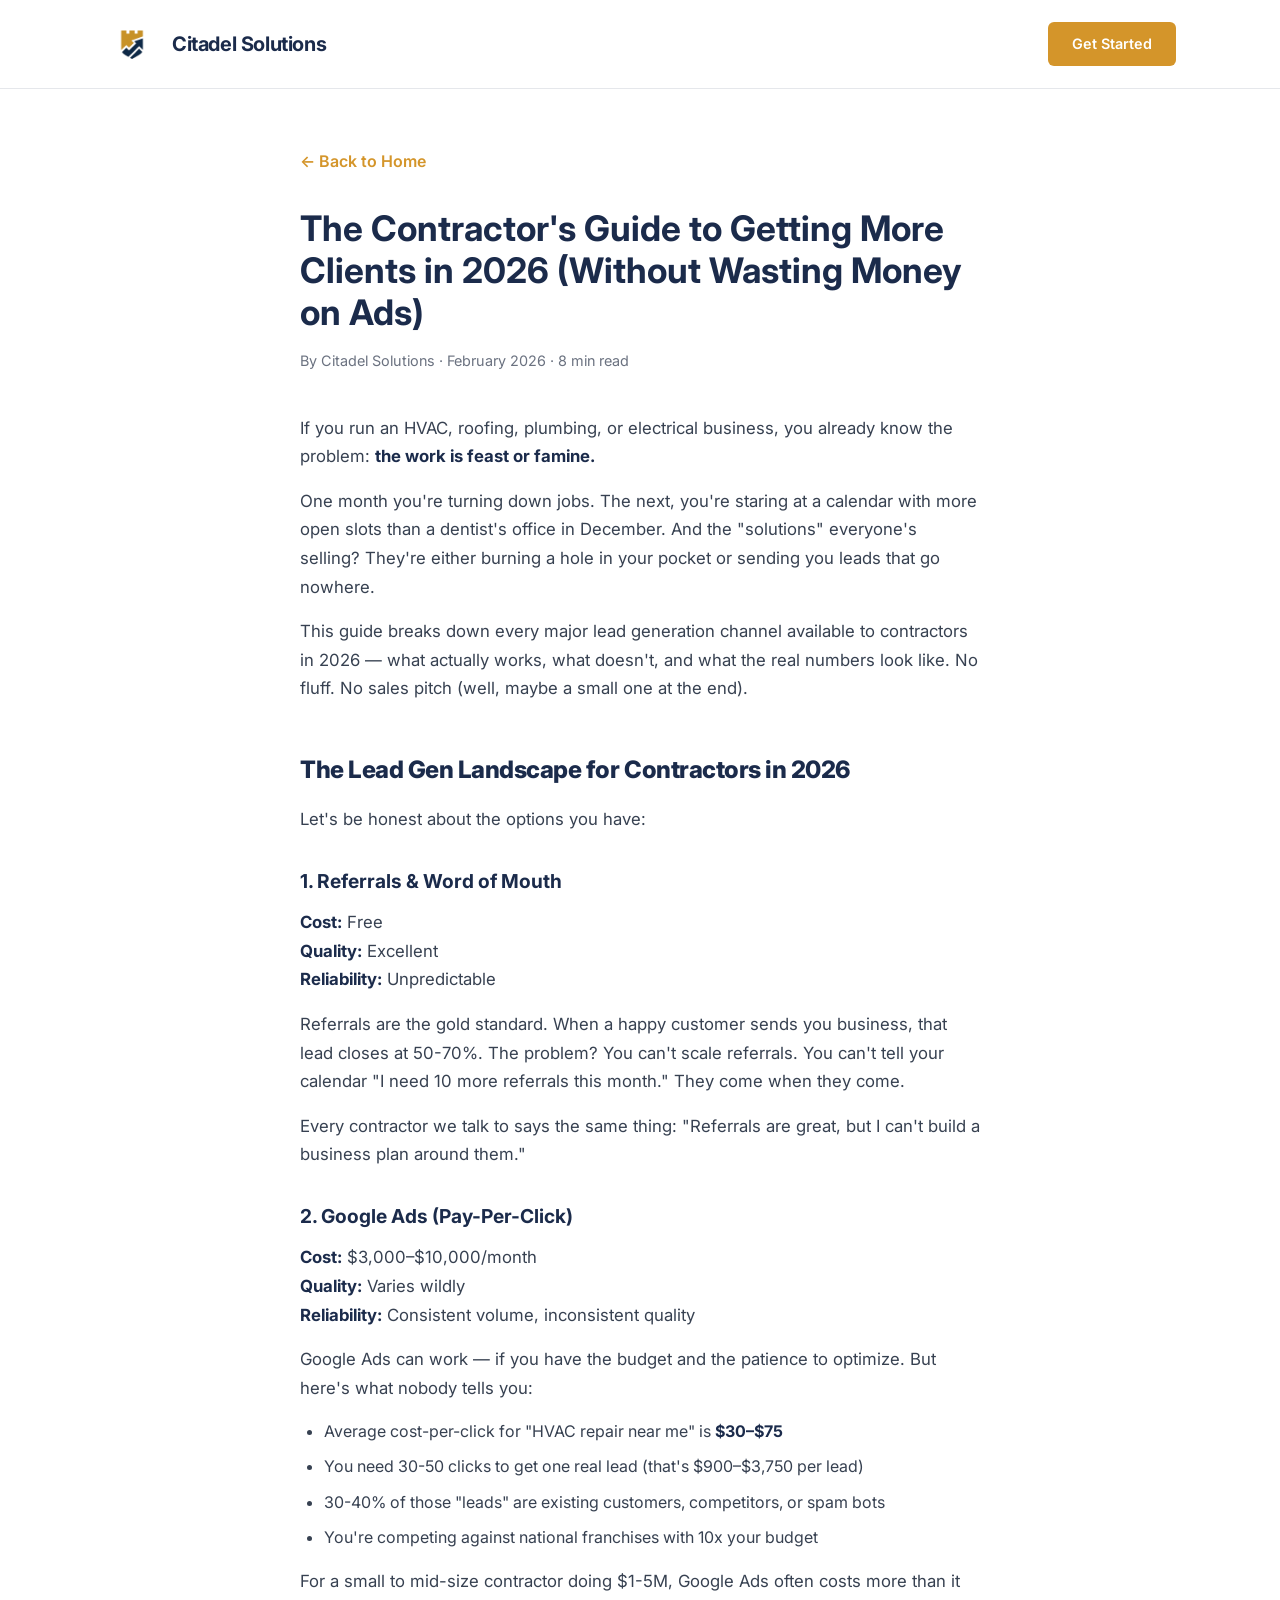
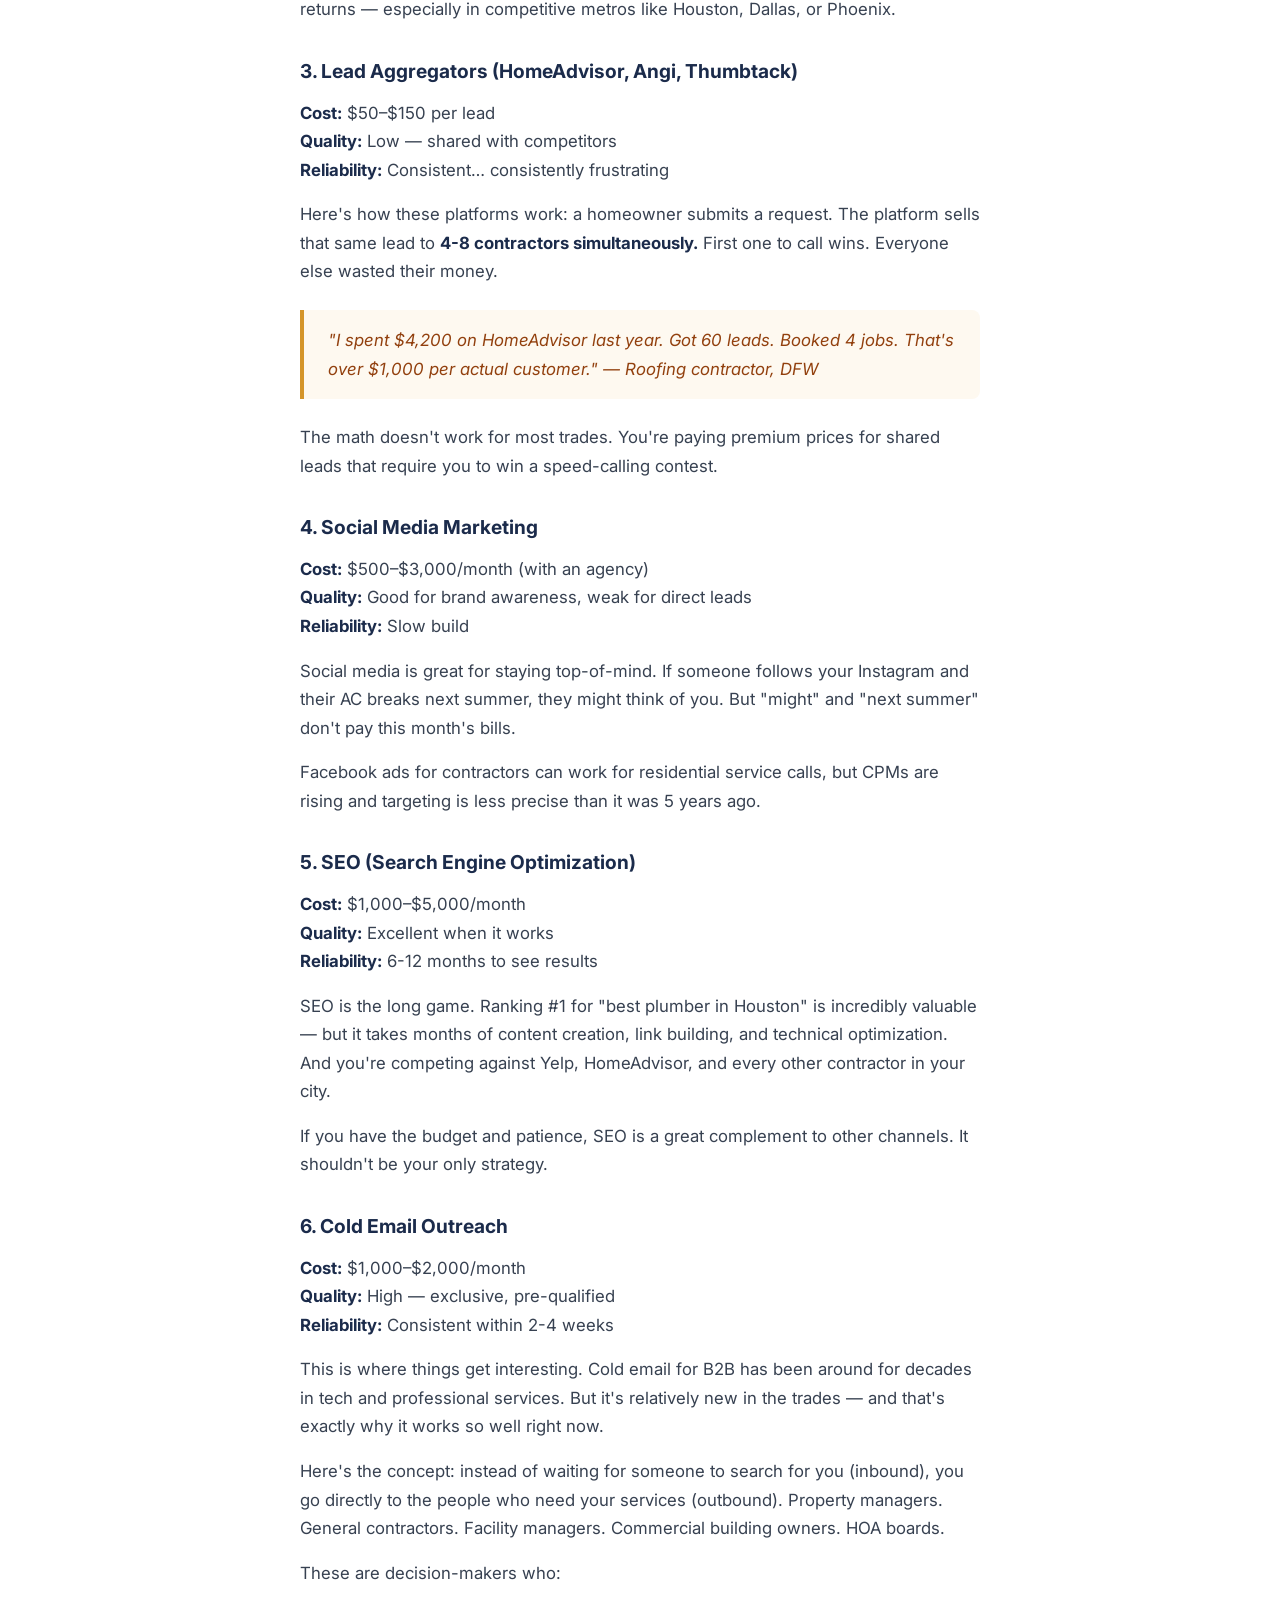
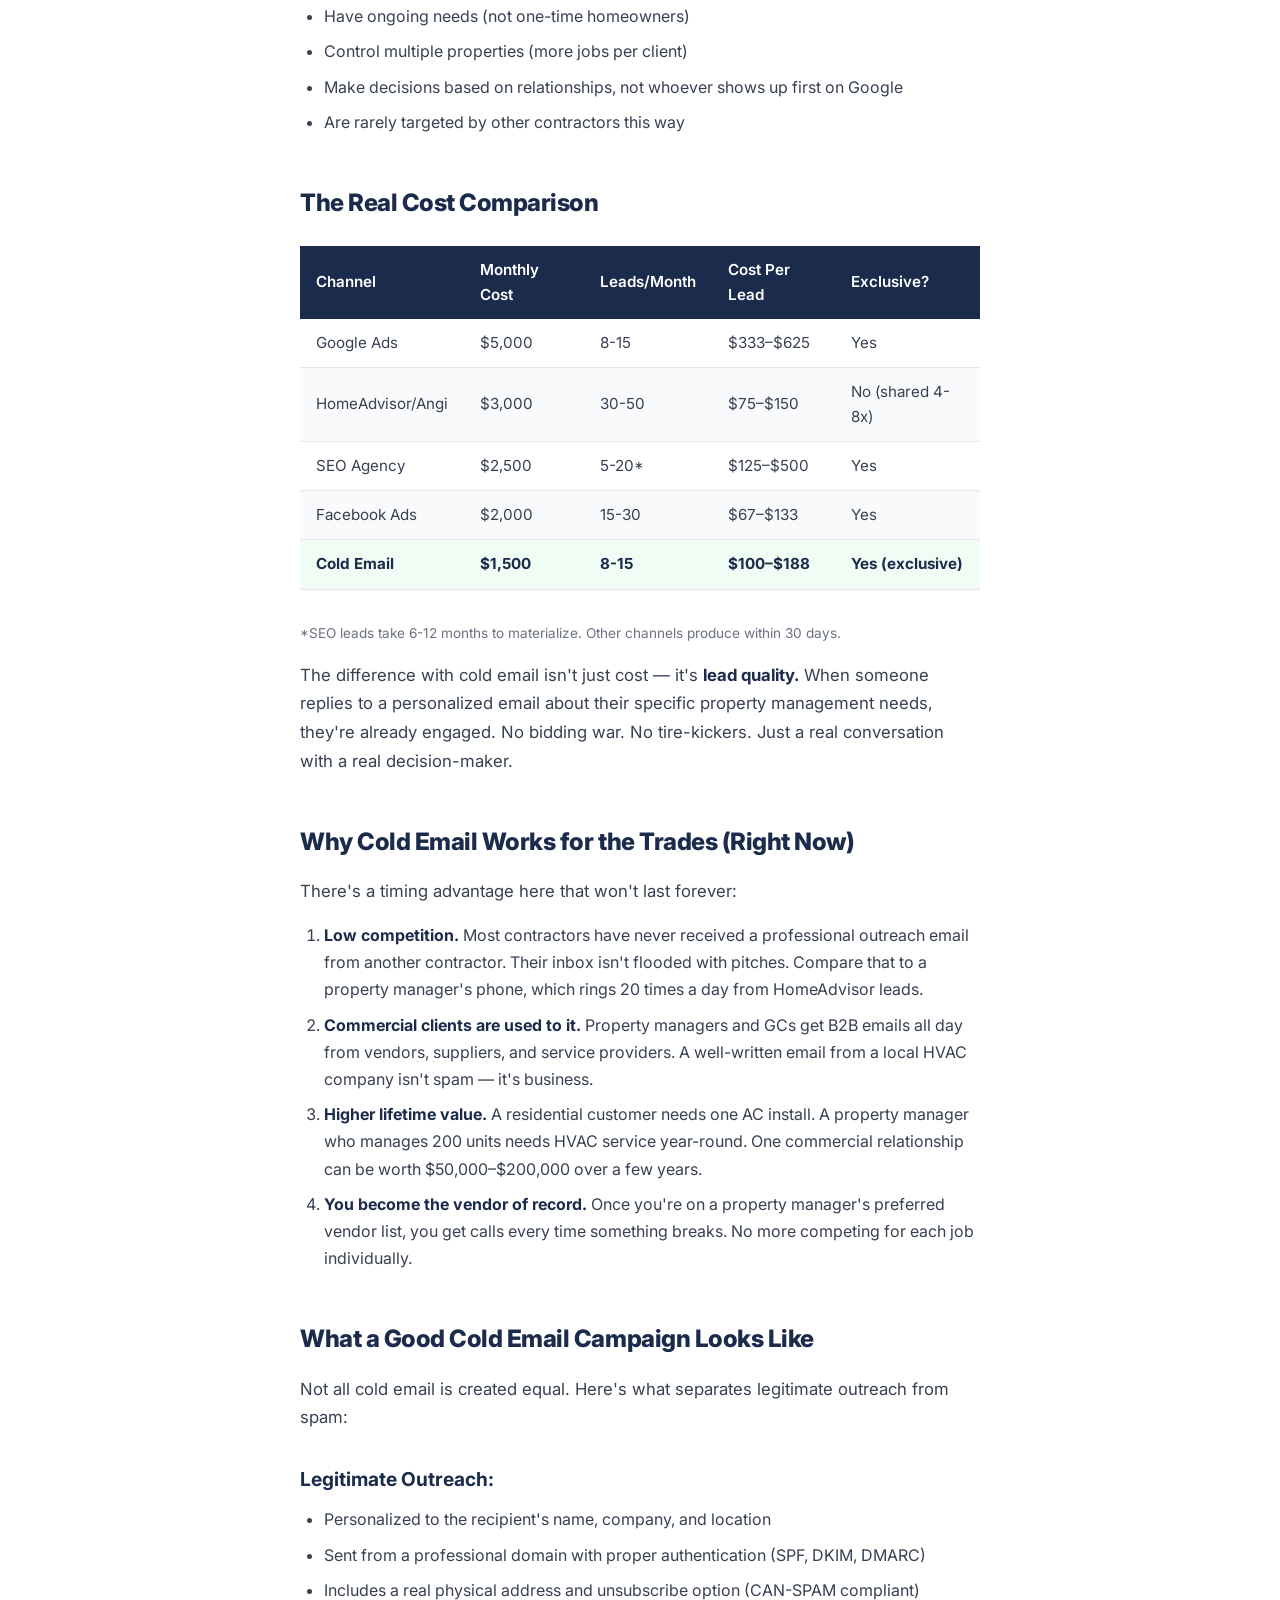
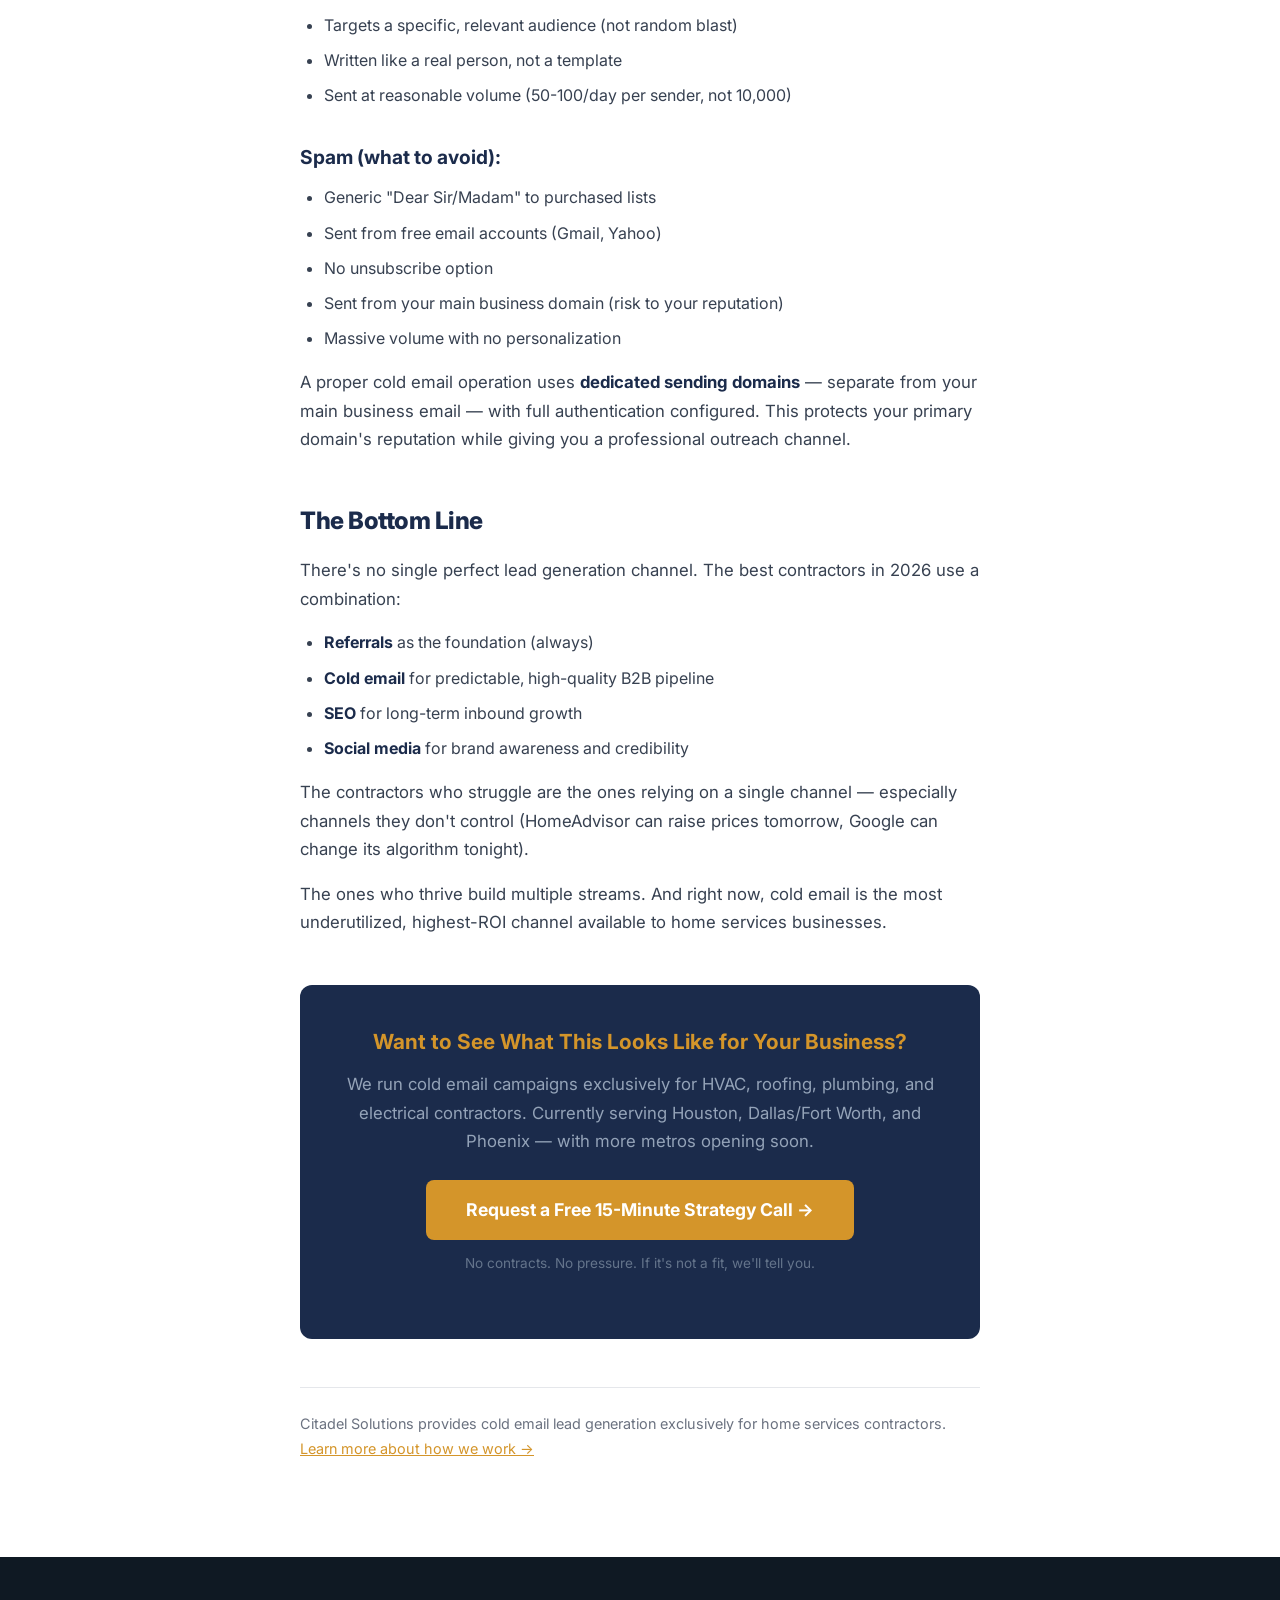
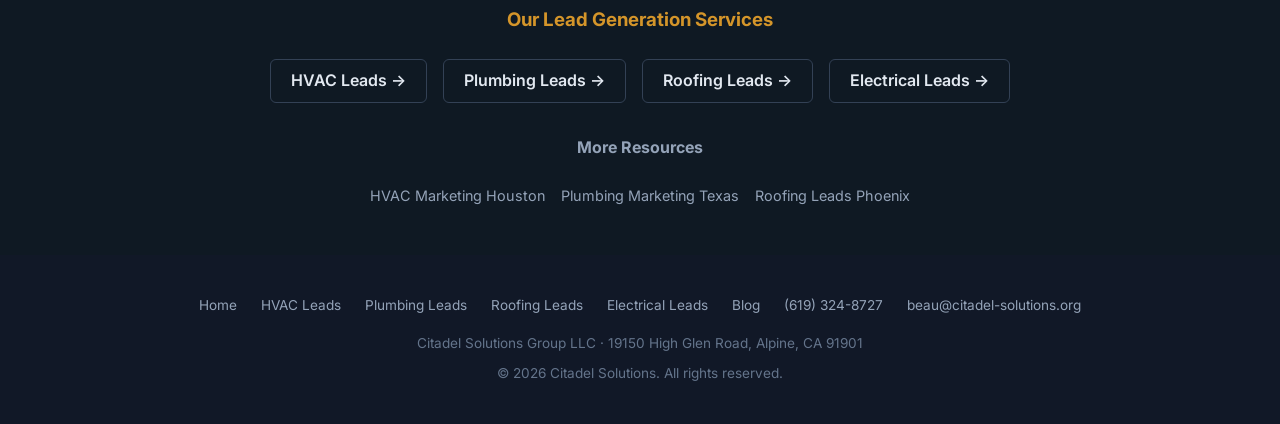
==== commit 740aeee8: "SEO: Add internal cross-linking across all trade + blog pages - Trade pages now cross-link to other " ====
--- a/blog-contractor-lead-generation.html
+++ b/blog-contractor-lead-generation.html
@@ -265,10 +265,36 @@
   <p style="color:#6B7280; font-size:0.9rem; margin-top:48px; padding-top:24px; border-top:1px solid #E5E7EB;">Citadel Solutions provides cold email lead generation exclusively for home services contractors. <a href="/" style="color:#D4952A;">Learn more about how we work →</a></p>
 </article>
 
+
+<!-- Related Services -->
+<section style="background:#0F1923; padding:48px 0;">
+  <div class="container">
+    <h3 style="color:#D4952A; text-align:center; margin-bottom:24px;">Our Lead Generation Services</h3>
+    <div style="display:flex; flex-wrap:wrap; justify-content:center; gap:16px; margin-bottom:32px;">
+      <a href="/hvac-lead-generation.html" style="color:#E2E8F0; text-decoration:none; padding:8px 20px; border:1px solid #334155; border-radius:6px; font-weight:600; transition:all 0.2s;" onmouseover="this.style.borderColor='#D4952A';this.style.color='#D4952A'" onmouseout="this.style.borderColor='#334155';this.style.color='#E2E8F0'">HVAC Leads →</a>
+      <a href="/plumbing-lead-generation.html" style="color:#E2E8F0; text-decoration:none; padding:8px 20px; border:1px solid #334155; border-radius:6px; font-weight:600; transition:all 0.2s;" onmouseover="this.style.borderColor='#D4952A';this.style.color='#D4952A'" onmouseout="this.style.borderColor='#334155';this.style.color='#E2E8F0'">Plumbing Leads →</a>
+      <a href="/roofing-lead-generation.html" style="color:#E2E8F0; text-decoration:none; padding:8px 20px; border:1px solid #334155; border-radius:6px; font-weight:600; transition:all 0.2s;" onmouseover="this.style.borderColor='#D4952A';this.style.color='#D4952A'" onmouseout="this.style.borderColor='#334155';this.style.color='#E2E8F0'">Roofing Leads →</a>
+      <a href="/electrical-lead-generation.html" style="color:#E2E8F0; text-decoration:none; padding:8px 20px; border:1px solid #334155; border-radius:6px; font-weight:600; transition:all 0.2s;" onmouseover="this.style.borderColor='#D4952A';this.style.color='#D4952A'" onmouseout="this.style.borderColor='#334155';this.style.color='#E2E8F0'">Electrical Leads →</a>
+    </div>
+    <h3 style="color:#94A3B8; text-align:center; margin-bottom:24px; font-size:1rem;">More Resources</h3>
+    <div style="display:flex; flex-wrap:wrap; justify-content:center; gap:16px;">
+      <a href="/blog-hvac-marketing-houston.html" style="color:#94A3B8; text-decoration:none; font-size:0.9rem;" onmouseover="this.style.color='#D4952A'" onmouseout="this.style.color='#94A3B8'">HVAC Marketing Houston</a>
+      <a href="/blog-plumbing-marketing-texas.html" style="color:#94A3B8; text-decoration:none; font-size:0.9rem;" onmouseover="this.style.color='#D4952A'" onmouseout="this.style.color='#94A3B8'">Plumbing Marketing Texas</a>
+      <a href="/blog-roofing-leads-phoenix.html" style="color:#94A3B8; text-decoration:none; font-size:0.9rem;" onmouseover="this.style.color='#D4952A'" onmouseout="this.style.color='#94A3B8'">Roofing Leads Phoenix</a>
+    </div>
+  </div>
+</section>
+
 <!-- FOOTER -->
 <footer>
   <div class="container">
     <div class="footer-links">
+      <a href="/">Home</a>
+      <a href="/hvac-lead-generation.html">HVAC Leads</a>
+      <a href="/plumbing-lead-generation.html">Plumbing Leads</a>
+      <a href="/roofing-lead-generation.html">Roofing Leads</a>
+      <a href="/electrical-lead-generation.html">Electrical Leads</a>
+      <a href="/blog.html">Blog</a>
       <a href="tel:+16193248727">(619) 324-8727</a>
       <a href="mailto:beau@citadel-solutions.org">beau@citadel-solutions.org</a>
     </div>
